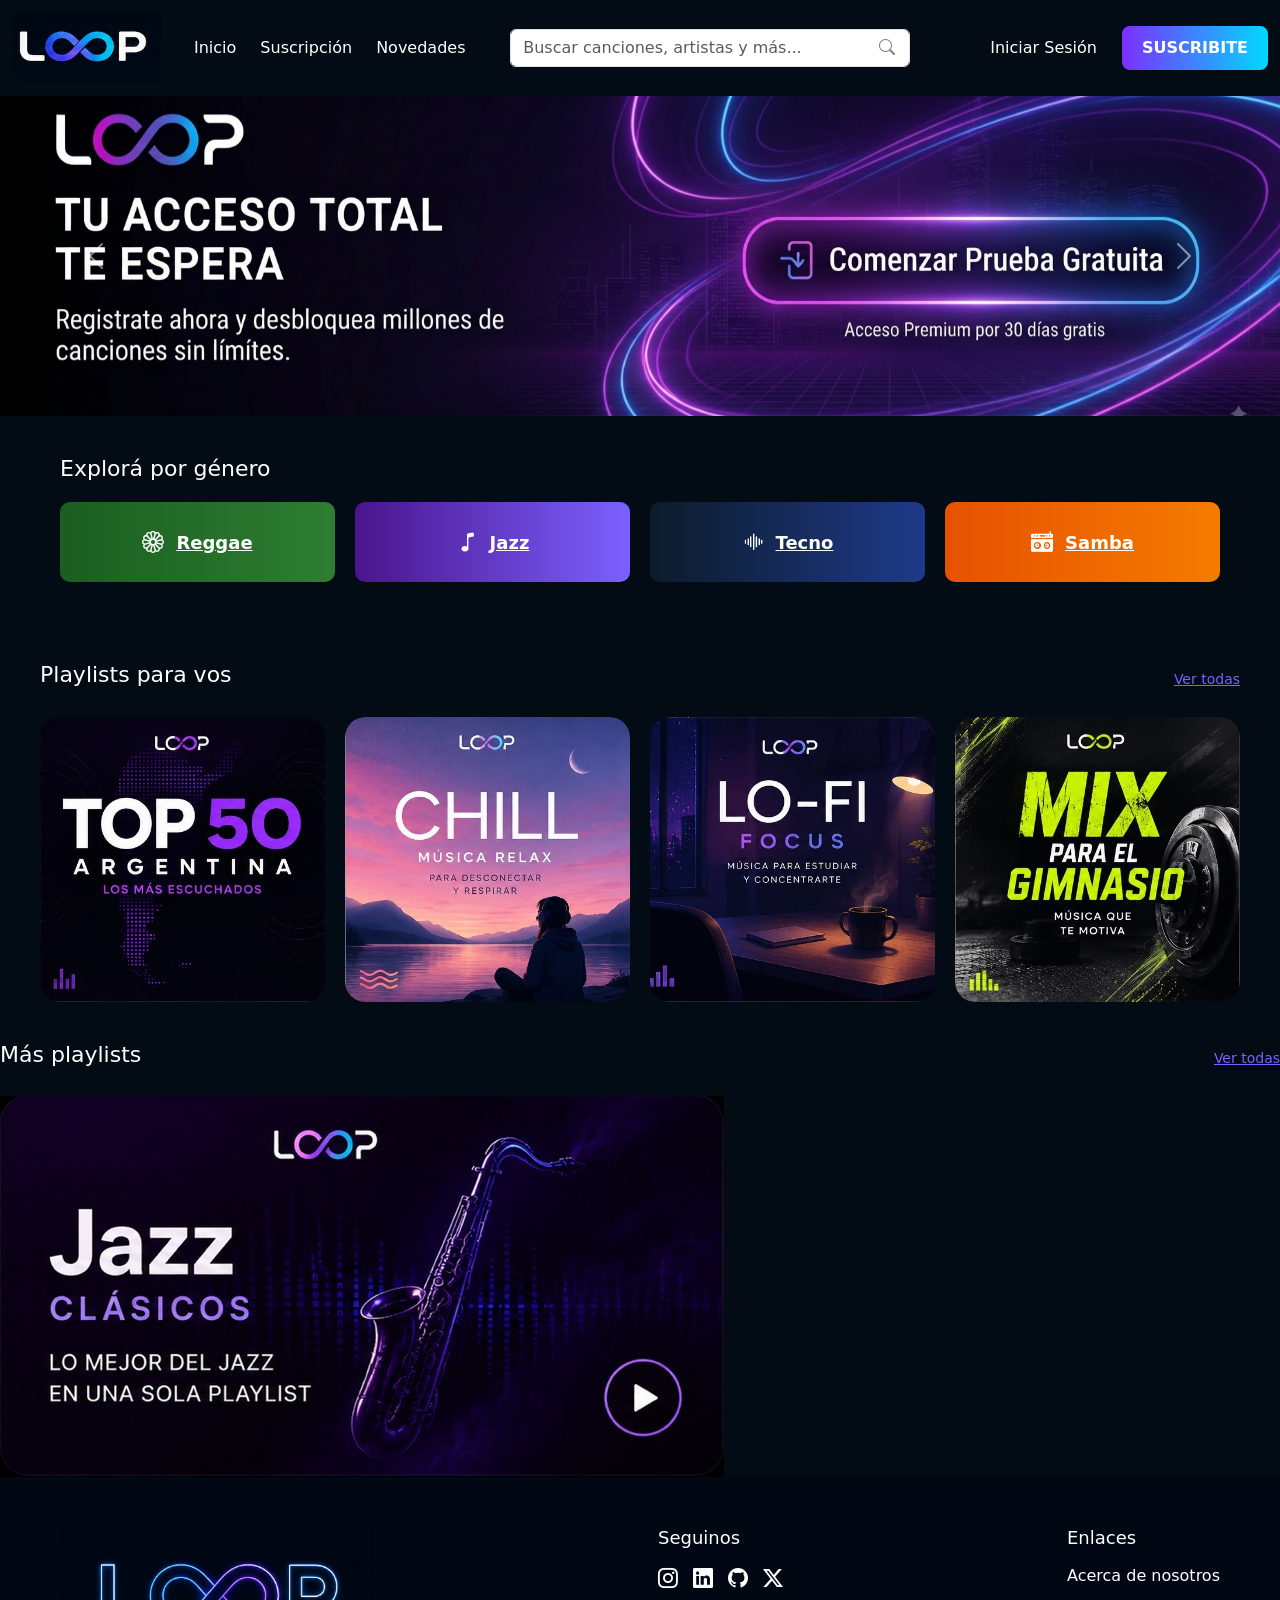
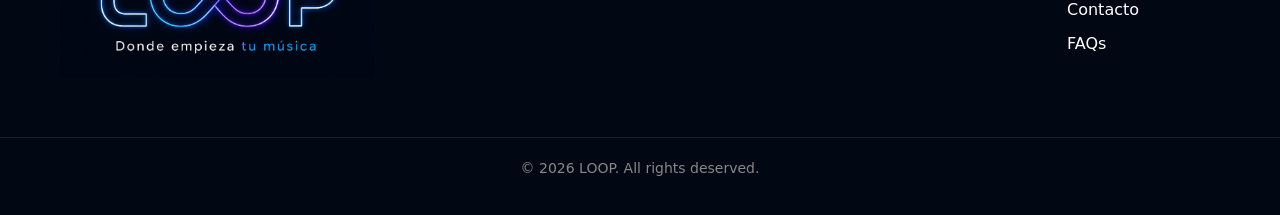
==== index.html @ 10d75434 "Agrega card loop jazz" ====
<!DOCTYPE html>
<html lang="en">
<head>
    <meta charset="UTF-8">
    <meta name="viewport" content="width=device-width, initial-scale=1.0">
    <title>Document</title>
    <link rel="preconnect" href="https://fonts.googleapis.com">
    <link rel="preconnect" href="https://fonts.gstatic.com" crossorigin>
    <link href="https://fonts.googleapis.com/css2?family=Poppins:ital,wght@0,100;0,200;0,300;0,400;0,500;0,600;0,700;0,800;0,900;1,100;1,200;1,300;1,400;1,500;1,600;1,700;1,800;1,900&display=swap" rel="stylesheet">
    <link href="https://cdn.jsdelivr.net/npm/bootstrap@5.3.8/dist/css/bootstrap.min.css" rel="stylesheet" integrity="sha384-sRIl4kxILFvY47J16cr9ZwB07vP4J8+LH7qKQnuqkuIAvNWLzeN8tE5YBujZqJLB" crossorigin="anonymous">
    <link rel="stylesheet" href="https://cdn.jsdelivr.net/npm/bootstrap-icons@1.11.3/font/bootstrap-icons.min.css">
    <link rel="stylesheet" href="./css/index.css">
</head>
<body>
    

    <nav class="navbar navbar-expand-lg">
      <div class="container-fluid">
        <a class="navbar-brand" href="#index.html">
          <img
            src="/assets/images/03_logo_sin_slogan.png"
            alt="LOOP"
            width="150"
            height="70"
          />
        </a>
        <button
          class="navbar-toggler text-center"
          type="button"
          data-bs-toggle="collapse"
          data-bs-target="#navbarTogglerDemo02"
          aria-controls="navbarTogglerDemo02"
          aria-expanded="false"
          aria-label="Toggle navigation"
        >
          <span class="navbar-toggler-icon"></span>
        </button>
        <div class="collapse navbar-collapse" id="navbarTogglerDemo02">
        
            <ul class="navbar-nav me-auto mb-2 mb-lg-0 ">
              <li class="nav-item">
                  <a class="nav-link" href="/pages/inicio/inicio.html">
                      <i class="me-2"></i>Inicio
                  </a>
              </li>
              <li class="nav-item">
                  <a class="nav-link" href="/pages/suscripcion/suscripcion.html">
                      <i class="me-2"></i>Suscripción
                  </a>
              </li>
              <li class="nav-item">
                  <a class="nav-link" href="/pages/error404/404.html">
                      <i class="me-2"></i>Novedades
                  </a>
              </li>
            </ul>
            <form class="d-flex  ms-auto" role="search">
              <div class="search-box">
                <i class="bi bi-search"></i>
                <input
                  class="form-control"
                  type="search"
                  placeholder="Buscar canciones, artistas y más..."
                  aria-label="Search"
                />
              </div>
            </form>

                    <a href="#" class="navbar1 nav-link login-link" data-bs-toggle="modal" data-bs-target="#loginModal">
                    Iniciar Sesión
                    </a>
                     
                  
                  <button type="button" class="btn-suscribite">SUSCRIBITE</button>
        
        </div>
      </div>
    </nav>

    <div id="carouselExampleFade" class="carousel slide carousel-fade">
  <div class="carousel-inner">
    <div class="carousel-item active">
        <picture>
            <source media="(max-width: 575.98px)" srcset="assets/images/banner-mobile-1.jpeg">
            <source media="(max-width: 991.98px)" srcset="assets/images/banner desk nuevo.png">
            <img src="/assets/images/banner desk nuevo.png" class="d-block w-100" alt="">
        </picture>
    </div>
    <div class="carousel-item">
            <picture>
            <source media="(max-width: 575.98px)" srcset="assets/images/banner-mobile-2.jpeg">
            <source media="(max-width: 991.98px)" srcset="assets/images/banner_02.png">
            <img src="/assets/images/banner_02.png" class="d-block w-100" alt="">
        </picture>
    </div>
    <div class="carousel-item">
            <picture>
            <source media="(max-width: 575.98px)" srcset="assets/images/banner-mobile-3.jpeg">
            <source media="(max-width: 991.98px)" srcset="assets/images/banner_03.png">
            <img src="/assets/images/banner_03.png" class="d-block w-100" alt="">
        </picture>
    </div>
    <div class="carousel-item">
            <picture>
            <source media="(max-width: 575.98px)" srcset="assets/images/banner-mobile-4.jpeg">
            <source media="(max-width: 991.98px)" srcset="assets/images/banner_04.png">
            <img src="/assets/images/banner_04.png" class="d-block w-100" alt="">
        </picture>
    </div>
    
  </div>
  <button class="carousel-control-prev" type="button" data-bs-target="#carouselExampleFade" data-bs-slide="prev">
    <span class="carousel-control-prev-icon" aria-hidden="true"></span>
    <span class="visually-hidden">Previous</span>
  </button>
  <button class="carousel-control-next" type="button" data-bs-target="#carouselExampleFade" data-bs-slide="next">
    <span class="carousel-control-next-icon" aria-hidden="true"></span>
    <span class="visually-hidden">Next</span>
  </button>
</div>

<div class="generos">
    <h2 class="gen-titulo">Explorá por género</h2>
    <div class="gen-grid">
        <a href="/pages/categorias/categoria_reggae/reggae.html" class="gen-card gen-reggae">
            <i class="bi bi-flower1 gen-icon"></i>
            <span>Reggae</span>
        </a>
        <a href="/pages/categorias/categoria_jazz/jazz.html" class="gen-card gen-jazz">
            <i class="bi bi-music-note gen-icon"></i>
            <span>Jazz</span>
        </a>
        <a href="/pages/categorias/categoria_tecno/tecno.html" class="gen-card gen-tecno">
            <i class="bi bi-soundwave gen-icon"></i>
            <span>Tecno</span>
        </a>
        <a href="/pages/categorias/categoria_samba/samba.html" class="gen-card gen-samba">
            <i class="bi bi-boombox-fill gen-icon"></i>
            <span>Samba</span>
        </a>
    </div>
</div>

<div class="playlist-loop">
    <div class="playlist-inner">
        <div class="playlist-header">
            <h2 class="playlist-titulo">Playlists para vos</h2>
            <a href="" class="ver-todas">Ver todas</a>
        </div>
        <div class="playlist-grid">
            <a href="/pages/error404/404.html" class="playlist-card">
                <img src="/assets/images/top50_playlist.jpg" alt="TOP 50 Argentina">
                <div class="premium-overlay">
                <i class="bi bi-lock-fill premium-icon"></i>
                <span class="premium-text">Desbloqueá con Premium</span>
                </div>
            </a>
            <a href="/pages/error404/404.html" class="playlist-card">
                <img src="/assets/images/chill_playlist.jpg" alt="Chill - Música Relax">
                <div class="premium-overlay">
                <i class="bi bi-lock-fill premium-icon"></i>
                <span class="premium-text">Desbloqueá con Premium</span>
                </div>
            </a>
            <a href="/pages/error404/404.html" class="playlist-card">
                <img src="/assets/images/focus_playlist.jpg" alt="Lo-Fi Focus">
                <div class="premium-overlay">
                <i class="bi bi-lock-fill premium-icon"></i>
                <span class="premium-text">Desbloqueá con Premium</span>
                </div>
            </a>
            <a href="/pages/error404/404.html" class="playlist-card">
                <img src="/assets/images/gym_mix_playlist.jpg" alt="Mix para el gimnasio">
                <div class="premium-overlay">
                <i class="bi bi-lock-fill premium-icon"></i>
                <span class="premium-text">Desbloqueá con Premium</span>
                </div>
            </a>
        </div>
    </div>
</div>

<div class="mas-playlist">
    <div class="mas-playlist-inner">
        <div class="playlist-header">
            <h2 class="playlist-titulo">Más playlists</h2>
            <a href="/pages/error404/404.html" class="ver-todas">Ver todas</a>
        </div>
        <div class="mas-playlist-grid">
            <a href="/pages/categorias/categoria_jazz/" class="playlist-card-wide">
                <img src="/assets/images/loop-jazz.png" alt="">
            </a>
        </div>
    </div>
</div>

<div class="modal fade" id="loginModal" tabindex="-1" aria-labelledby="loginModalLabel" aria-hidden="true">
  <div class="modal-dialog modal-dialog-centered">
    <div class="modal-content">
      <div class="modal-header">
        <h1 class="modal-title fs-5" id="loginModalLabel">Iniciar sesión</h1>
        <button type="button" class="btn-close" data-bs-dismiss="modal" aria-label="Close"></button>
      </div>

      <div class="modal-body">
        <form id="loginForm" class="">

          <div class="mb-3">
            <label for="login-email" class="col-form-label">Email:</label>
            <input
              type="email"
              class="form-control"
              id="login-email"
              placeholder="tu@email.com"
              minlength="3"
              maxlength="30"
              required
            >
           
          </div>

          <div class="mb-3">
            <label for="login-password" class="col-form-label">Contraseña:</label>
            <input
              type="password"
              class="form-control"
              id="login-password"
              placeholder="••••••••"
              required minlength="8"
              required maxlength="20"
              required
            >
           
          </div>

          <div class="mb-3 form-check d-flex justify-content-between align-items-center">
            <div>
              <input type="checkbox" class="form-check-input" id="remember-me">
              <label class="form-check-label" for="remember-me">Recordarme</label>
            </div>
            <a href="#" class="small">¿Olvidaste tu contraseña?</a>
          </div>

        </form>

        <p class="text-center mt-3 mb-0">
          ¿No tenés cuenta?
          <a href="/Pages/suscripcion.html">Suscribite acá</a>
        </p>
      </div>

      <div class="modal-footer">
        <button type="button" class="btn btn-secondary" data-bs-dismiss="modal">Cancelar</button>
        <button onclick="window.location.href='inicio.html'" type="submit" form="loginForm"  class="btn-suscribite">
          Iniciar sesión
        </button>
      </div>
    </div>
  </div>
</div>




     <footer class="siteFooter">
    <div class="footerContent ">
        <div class="footerColumn">
            <a href="">
                <img src="/assets/images/logo-footer.png" alt="">
            </a>
        </div>
        
        
        <div class="footerColumn">
            <h4>Seguinos</h4>
            <div class="socialIcons">
                <a href="https://www.instagram.com/">
                    <i class="bi bi-instagram"></i>
                </a>
                <a href="www.linkedin.com/in/">
                    <i class="bi bi-linkedin"></i>
                </a>
                <a href="https://github.com/">
                    <i class="bi bi-github"></i>
                </a>
                <a href="https://x.com/">
                    <i class="bi bi-twitter-x"></i>
                </a>
            </div>
        </div>
        <div class="footerColumn">
            <h4>Enlaces</h4>
            <div class="d-flex flex-column justify-content-center">
                <a href="#pages/nosotros.html">Acerca de nosotros</a>
                <a href="#pages/contacto.html">Contacto</a>
                <a href="#pages/404.html">FAQs</a>
            </div>
        </div>

    </div>

    <div class="footerBottom">
        <p>&copy; 2026 LOOP. All rights deserved.</p>
    </div>
</footer>
<script src="https://cdn.jsdelivr.net/npm/bootstrap@5.3.8/dist/js/bootstrap.bundle.min.js" integrity="sha384-FKyoEForCGlyvwx9Hj09JcYn3nv7wiPVlz7YYwJrWVcXK/BmnVDxM+D2scQbITxI" crossorigin="anonymous"></script>
</body>
</html>
---- css/index.css ----
:root{
    --color-fondo: #030b14; /* Fondo general / Navbar */
    --color-primario: #1E3A8A; /* Boton principal */
    --color-secundario: #00B4DB; /* Hovers */
    --color-detalle: #7B61FF; /* Elementos destacados */
    --color-blanco: #FFFFFF;  /* Texto principal */
    --color-metadata: #8D99AE; /* Texto secundario, descripciones, fechas */
    --color-cards: #13243A; /* Cards / Secciones */
}

*{
    padding: 0;
    margin: 0;
    box-sizing: border-box;
}

body{
    background-color: #030b14;
}

.navbar{
    background-color: var(--color-fondo);
    position: sticky;
    top: 0;
    z-index: 1030;
}

@media (max-width: 991.98px) {
  
  .navbar-collapse.show {
    display: flex !important;
    flex-direction: column;
    align-items: center;
    gap: 1rem;
    padding: 1rem 0;
  }

  
  .navbar-nav {
    align-items: center;
    gap: .5rem;
    margin: 0 !important; 
  }

  .navbar-collapse.show form,
  .navbar-collapse.show .navbar1,
  .navbar-collapse.show .btn-suscribite {
    width: 280px;
    max-width: 90%;      
    margin: 0 !important; 
  }

 
  .navbar-collapse.show .search-box,
  .navbar-collapse.show .search-box input {
    width: 280px;
    box-sizing: border-box;
  }
}



.nav-link{
    color: var(--color-blanco);
}
.navbar1{
    margin-right: 25px;
    color: #FFFFFF;
}
.navbar1:hover{
    color: var(--color-secundario)
}

@media (max-width: 991.98px) {
    .navbar1{
        display: block;
        box-sizing: border-box;
        width: 30%;
        text-align: center;
        padding: 8px 16px;
        border: 1px solid #7b61ff;
        border-radius: 6px;
    }
}

.search-box{
    position: relative;
    width: 400px;
    margin-right: 80px;
}

.search-box input{
    padding-right: 40px; 
}

.search-box i{
    position: absolute;
    right: 15px;   
    top: 50%;
    transform: translateY(-50%);
    color: gray;
    pointer-events: none;
}

.button{
    margin-left: 25px;
    margin-right: 25px;
}

.btn-suscribite{
    background-image: linear-gradient(to right, #7b2fff, #00d9ff);
    color: var(--color-blanco);
    border: none;
    border-radius: 8px;
    padding: 10px 20px;
    font-weight: 600;
}


@media (max-width: 991.98px) {
    .btn-suscribite{
        width: 30%;
    }
}


.btn-suscribite:hover{
    transform: translateY(-2px);
    box-shadow: 0 5px 15px rgba(123, 47, 255, 0.4);
}

.carousel img{
    width: 100%;
    /* height: 350px; */
    aspect-ratio: 16 / 4;
    object-fit: cover;
    object-position: center;
}
@media (max-width: 576px){
    .carousel img { aspect-ratio: 3 / 6;}
}

.generos{
    max-width: 1200px;
    margin: 0 auto;
    padding: 40px 20px;
}

.gen-titulo{
    color: #FFFFFF;
    font-size: 22px;
    margin-bottom: 20px;
}

.gen-grid{
    display: grid;
    grid-template-columns: repeat(4, 1fr);
    gap: 20px;
}

.gen-card{
    display: block;
    position: relative;
    height: 80px;
    border-radius: 10px;
    overflow: hidden;
    color: var(--color-blanco);
    font-weight: 600;
    font-size: 18px;
    padding: 0 20px;
    display: flex;
    align-items: center;
    justify-content: center;
    gap: 12px;
    transition: transform 0.2s ease;
}

.gen-card:hover{
    transform: scale(1.02);
    color: var(--color-blanco);
}

.gen-icon{
    font-size: 22px;
}

.gen-reggae{
    background: linear-gradient(to right, #1b5e20, #2e7d32);
}
.gen-jazz{
    background: linear-gradient(to right, #4a148c, #7b61ff);
}
.gen-tecno{
    background: linear-gradient(to right, #0d1b2a, #1e3a8a);
}
.gen-samba{
    background: linear-gradient(to right, #e65100, #f57c00);
}

@media (max-width: 991.98px){
    .gen-grid{
        grid-template-columns: repeat(2, 1fr);
    }
}

@media (max-width: 575.98px){
    .gen-grid{
        grid-template-columns: 1fr;
    }
}

.playlist-loop{
    padding: 40px 20px;
}

.playlist-inner{
    max-width: 1200px;
    margin: 0 auto;
}

.playlist-header{
    display: flex;
    justify-content: space-between;
    align-items: center;
    margin-bottom: 20px;
}

.playlist-titulo{
    color: #FFFFFF;
    font-size: 22px;
}

.ver-todas{
    color: #7b61ff;
    font-size: 14px;
}

.playlist-grid{
    display: grid;
    grid-template-columns: repeat(4, 1fr);
    gap: 20px;
    
}

.playlist-card{
    position: relative;
    display: block;
    border-radius: 20px;
    overflow: hidden;
    aspect-ratio: 5 / 5;
    transition: transform 0.2s ease;
    /* height: auto; */
    
}

.playlist-card img{
    width: 100%;
    height: 100%;
    border-radius: 20px;
    object-fit: cover;
    display: block;
    
}

.playlist-card:hover {
    transform: scale(1.03);
}

@media (max-width: 991.98) {
    .playlist-grid {
        grid-template-columns: repeat(2, 1fr);
    }
}

@media (max-width: 575.98px) {
    .playlist-grid {
        grid-template-columns: 1fr;
    }
}

.premium-locked {
  position: relative;
}

.premium-overlay {
  position: absolute;
  bottom: 0;
  left: 0;
  right: 0;
  height: 100%;
  width: 100%;
  display: flex;
  flex-direction: column;
  align-items: center;
  justify-content: center;
  gap: 10px;
  background-color: rgba(13, 27, 42, 0.85);
  /* background: linear-gradient(to top, rgba(13,27,42,0.60) 40%, rgba(13,27,42,0.1)); */
  /* transform: translateY(100%); */
  opacity: 0;
  transition: opacity 0.3s ease;
  text-align: center;
  padding: 16px;
}

.playlist-card:hover .premium-overlay{
    opacity: 1;
}

.playlist-card.premium-locked:hover .premium-overlay {
  transform: translateY(0);
}

.premium-icon {
  font-size: 32px;
  color: #00B4DB;
}

.premium-text {
  color: #fff;
  font-weight: 600;
  font-size: 16px;
}

.siteFooter{
        background-color: #010713;
    }

    .footerContent{
        display: flex;
        justify-content: space-between;
        flex-wrap: wrap;
        /* grid-template-columns: repeat(3, 1fr); */ 
        gap: 30px;
        max-width: 1200px;
        margin: 0 auto;
        padding: 50px 20px;
    }


    .footerColumn img{
    /*  font-family: 'Poppins', sans-serif;
        color: #22D3EE;
        margin-bottom: 15px;
        font-size: 20px; */
        height: 150px;
        width: auto;
}

.footerColumn h4{
    color: #fff;
    margin-bottom: 15px;
    font-size: 18px;
}

.footerColumn a{
    display: inline-block; 
    color: var(--color-blanco);
    text-decoration: none;
    margin-bottom: 10px;
    transition: 0.3s;
}

.footerColumn a:hover{
    color: #22D3EE;
}

.socialIcons{
    display: flex;
    flex-direction: row;
    justify-content: flex-start;
    align-items: flex-start;
    gap: 15px;
}

.socialIcons a{
    font-size: 20px;
    display: inline-block;
    margin-bottom: 0;
}

.footerBottom{
    border-top: 1px solid rgba(255,255,255,0.1);
    text-align: center;
    padding: 20px;
    font-size: 14px;
    color: #888;
}

@media (max-width: 768px){
    .footerContent{
        grid-template-columns: 1fr;
        text-align: center;
        /* justify-items: unset; */
        display: flex;
        flex-direction: column;
        align-items: center;
        text-align: center;
    }

    .footerColumn{
        display: flex;
        flex-direction: column;
        align-items: center;
    }

    .socialIcons{
        justify-content: center;
        width: 100%;
        /* align-items: center; */
    }

    .footerColumn img{
        height: 100px;
    }
}

@media (max-width: 480px){
    .footerContent{
        grid-template-columns: 1fr;
    }
}
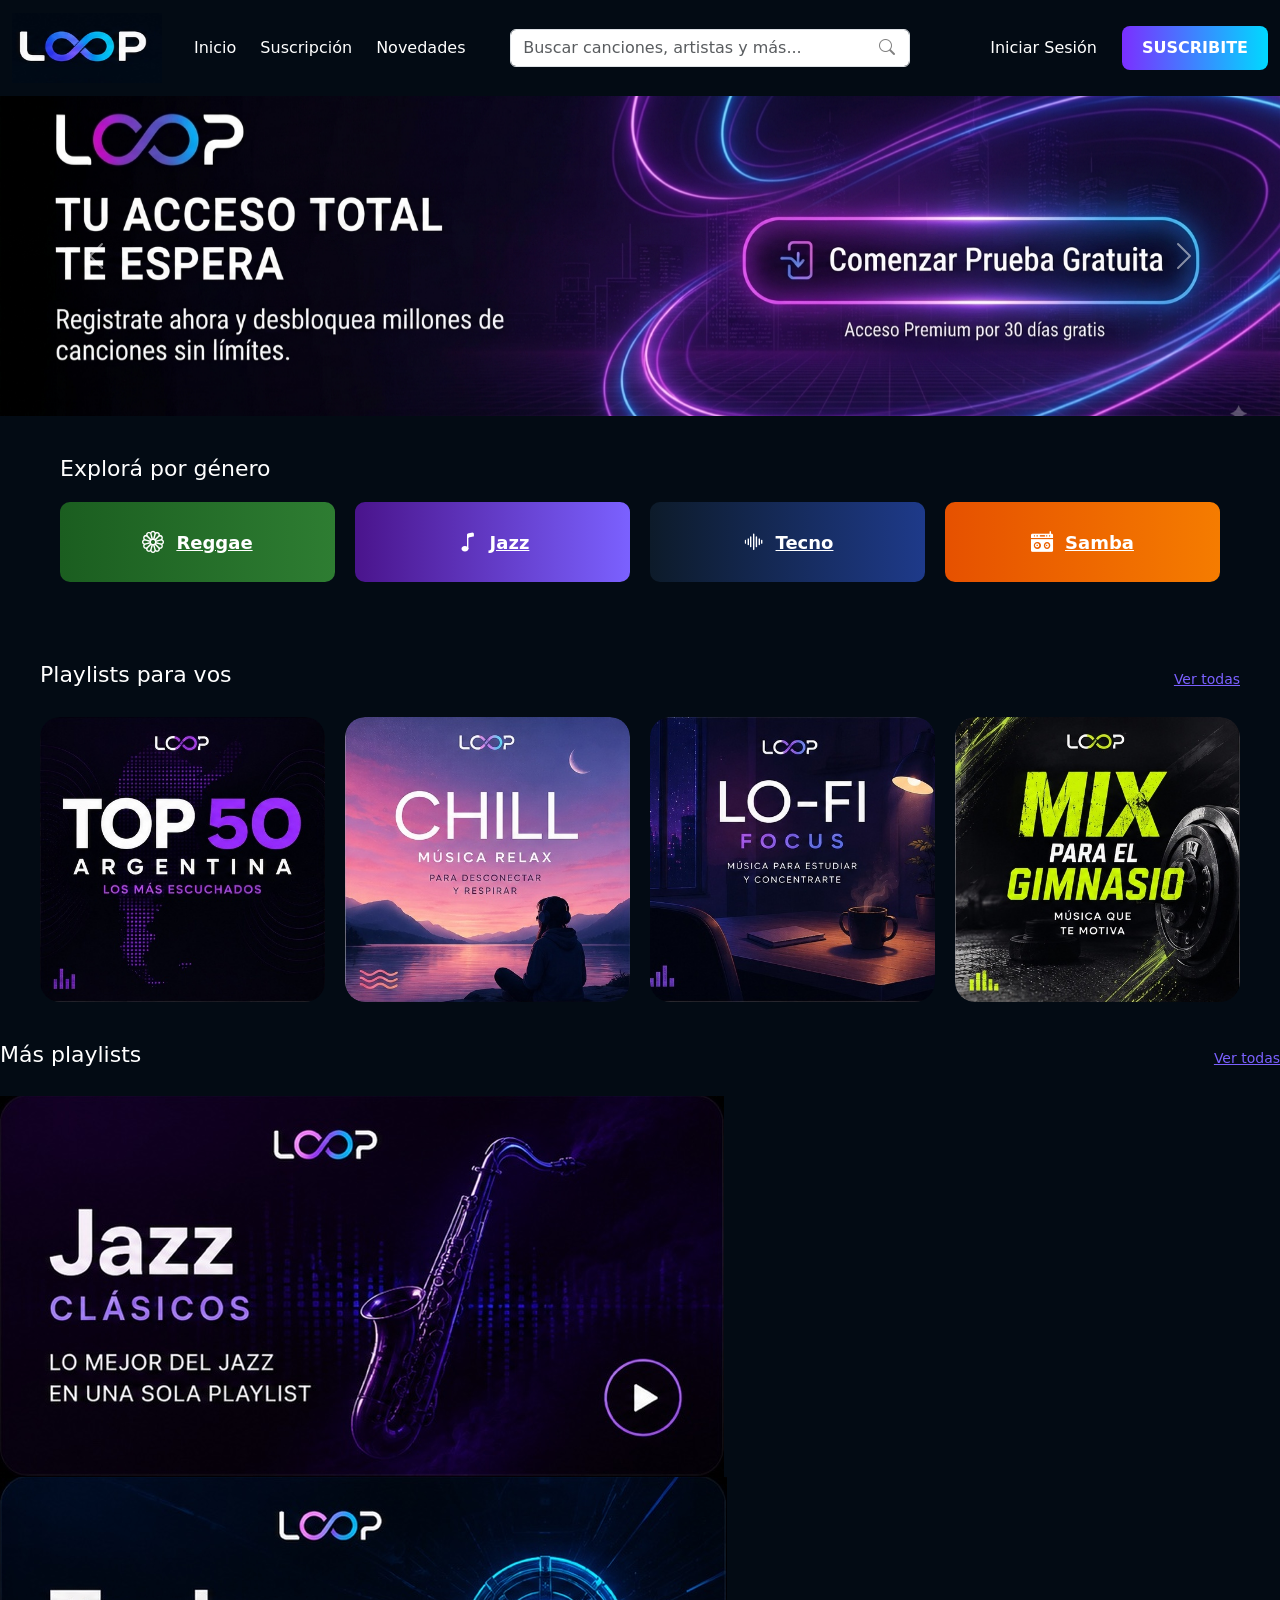
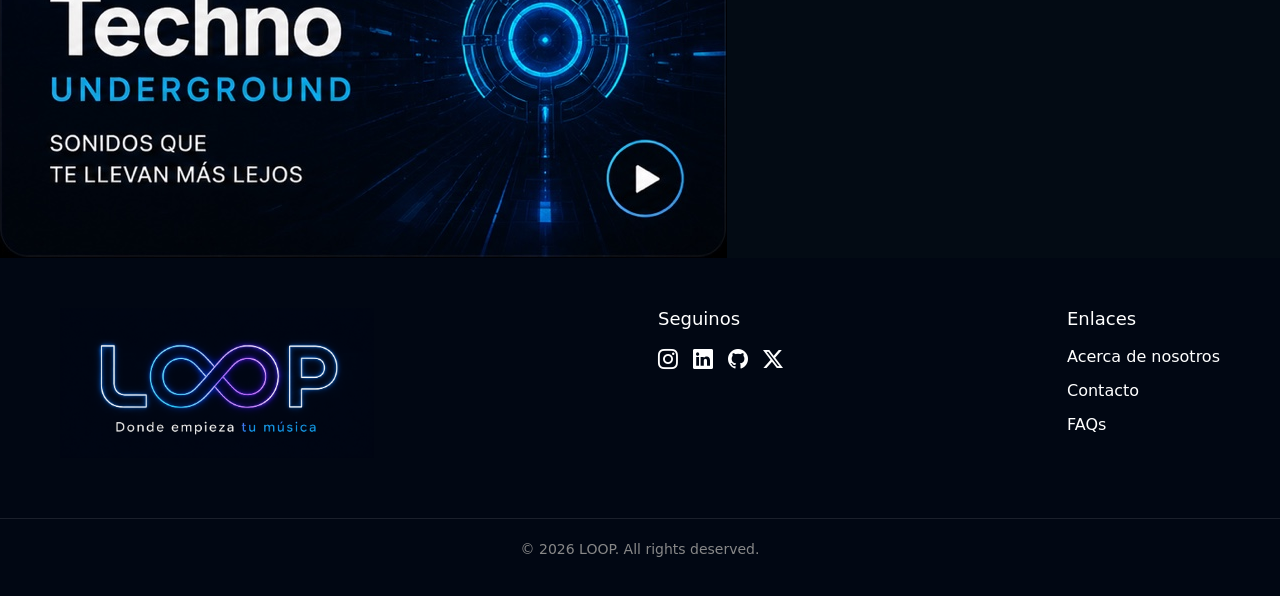
==== commit 55d6ca51: "Agrega card loop tecno" ====
--- a/index.html
+++ b/index.html
@@ -190,6 +190,9 @@
             <a href="/pages/categorias/categoria_jazz/" class="playlist-card-wide">
                 <img src="/assets/images/loop-jazz.png" alt="">
             </a>
+            <a href="/pages/categorias/categoria_tecno/tecno.html" class="playlist-card-wide">
+                <img src="/assets/images/loop-tecno.png" alt="">
+            </a>
         </div>
     </div>
 </div>
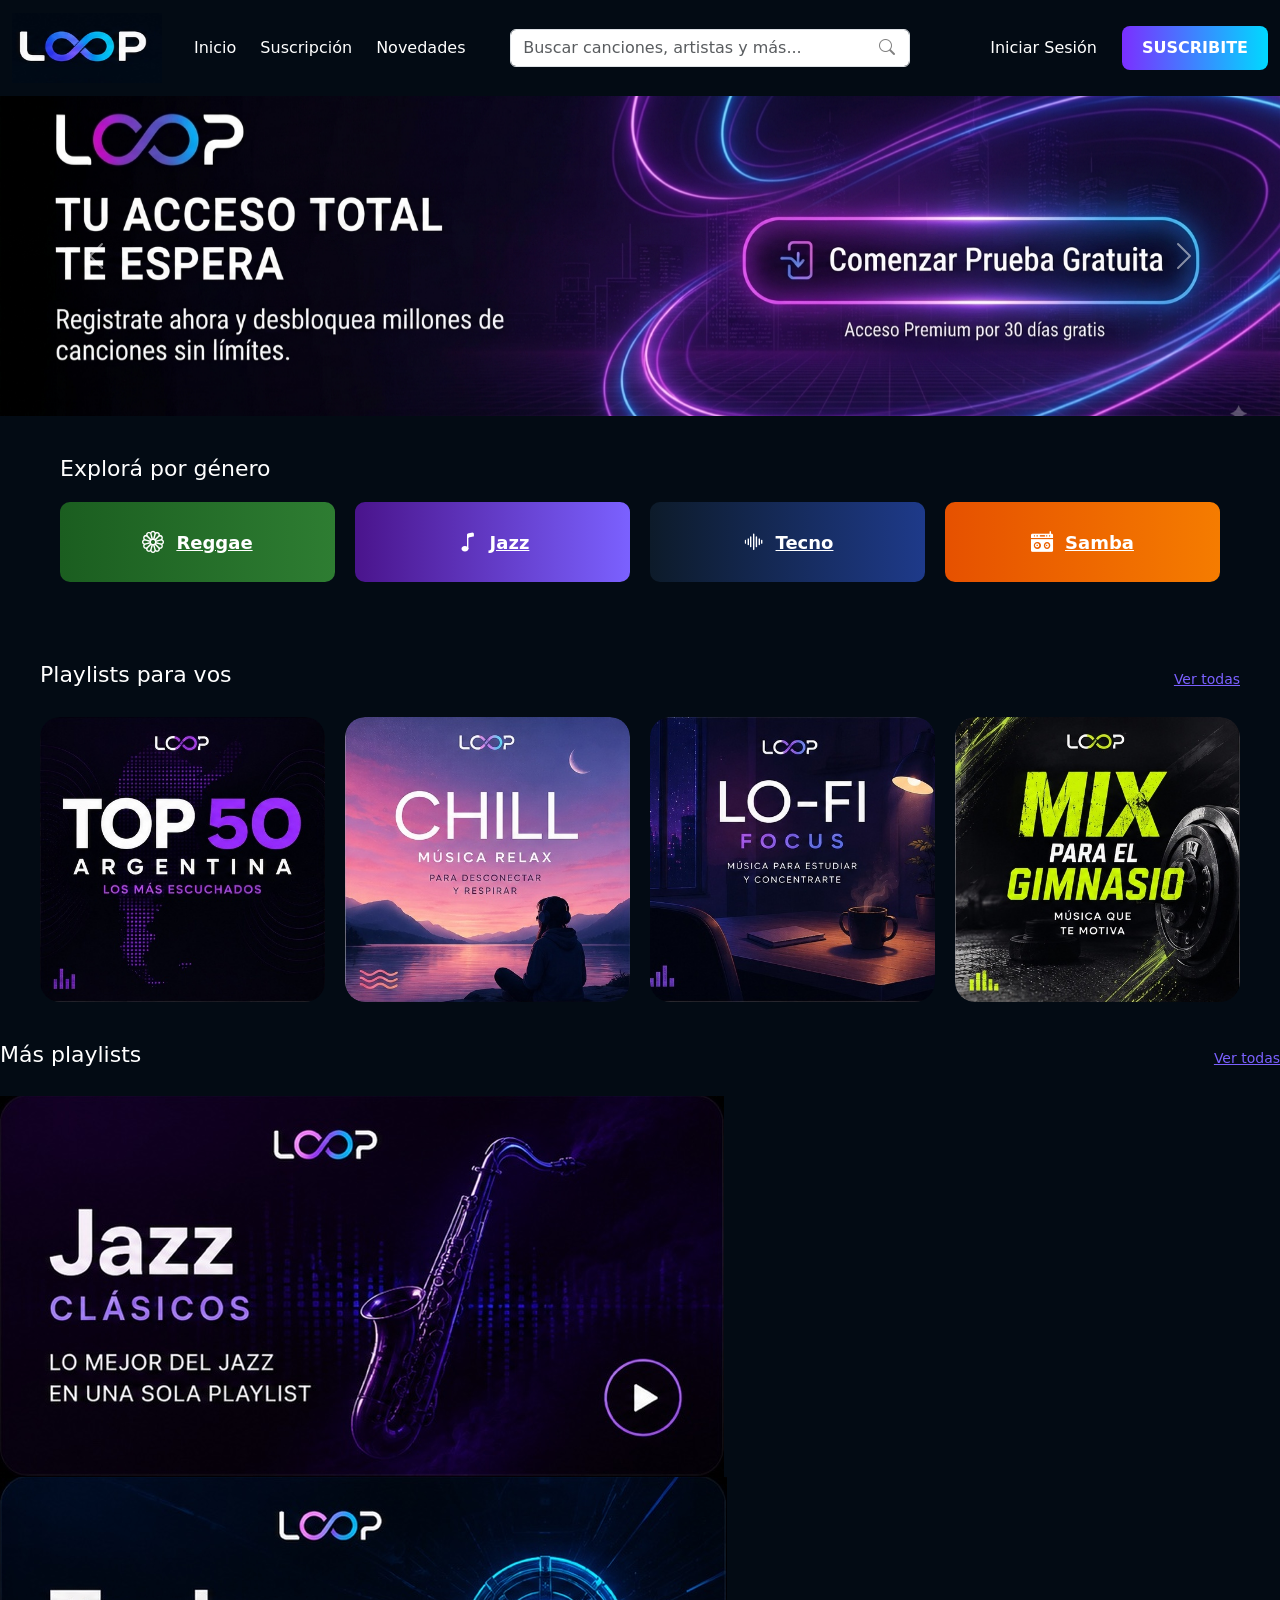
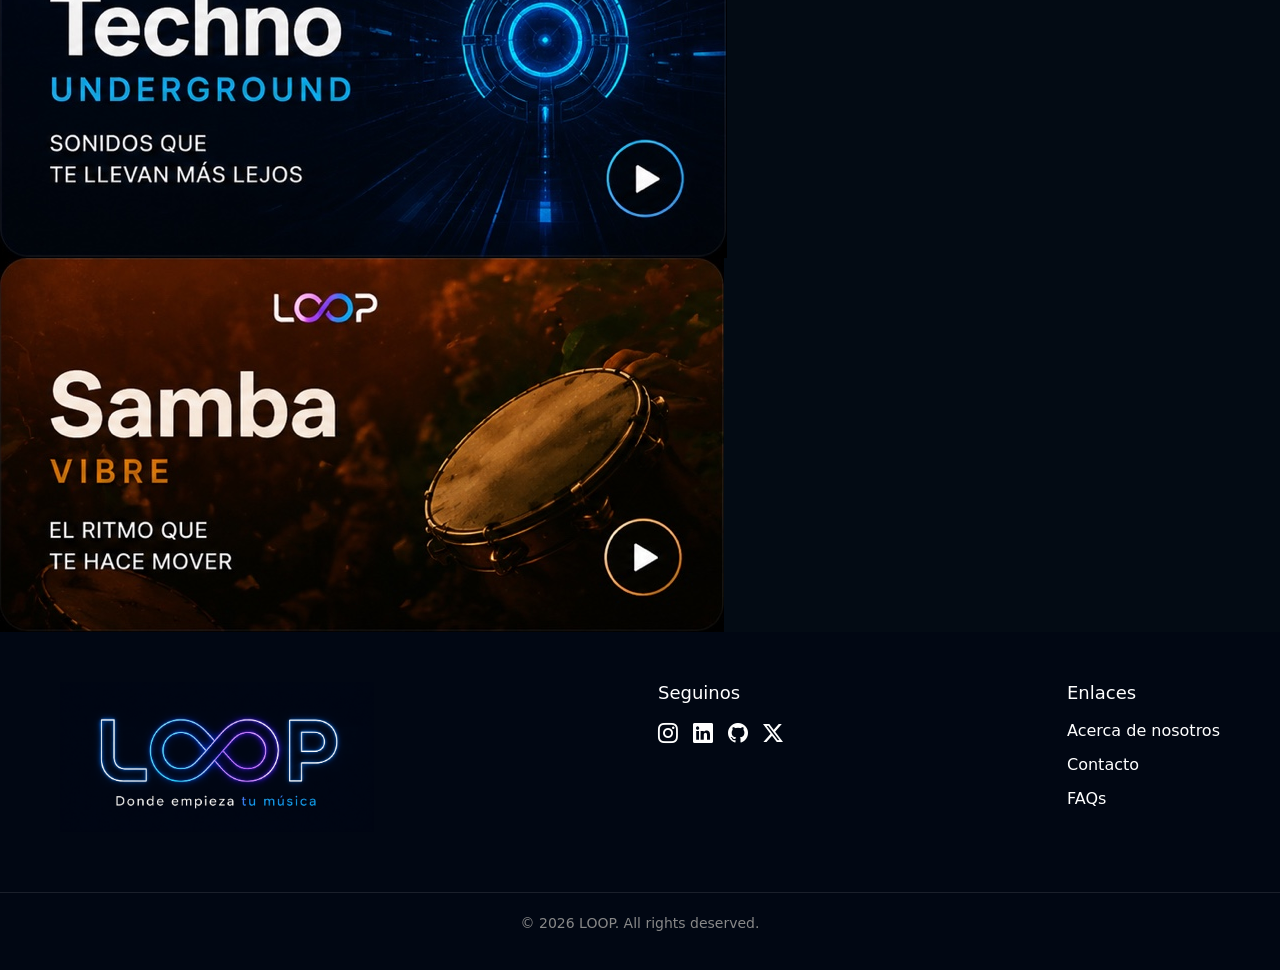
==== commit d0f7c844: "Agrega card loop samba" ====
--- a/index.html
+++ b/index.html
@@ -193,6 +193,9 @@
             <a href="/pages/categorias/categoria_tecno/tecno.html" class="playlist-card-wide">
                 <img src="/assets/images/loop-tecno.png" alt="">
             </a>
+            <a href="/pages/categorias/categoria_samba/samba.html" class="playlist-card-wide">
+                <img src="/assets/images/loop-samba.png" alt="">
+            </a>
         </div>
     </div>
 </div>
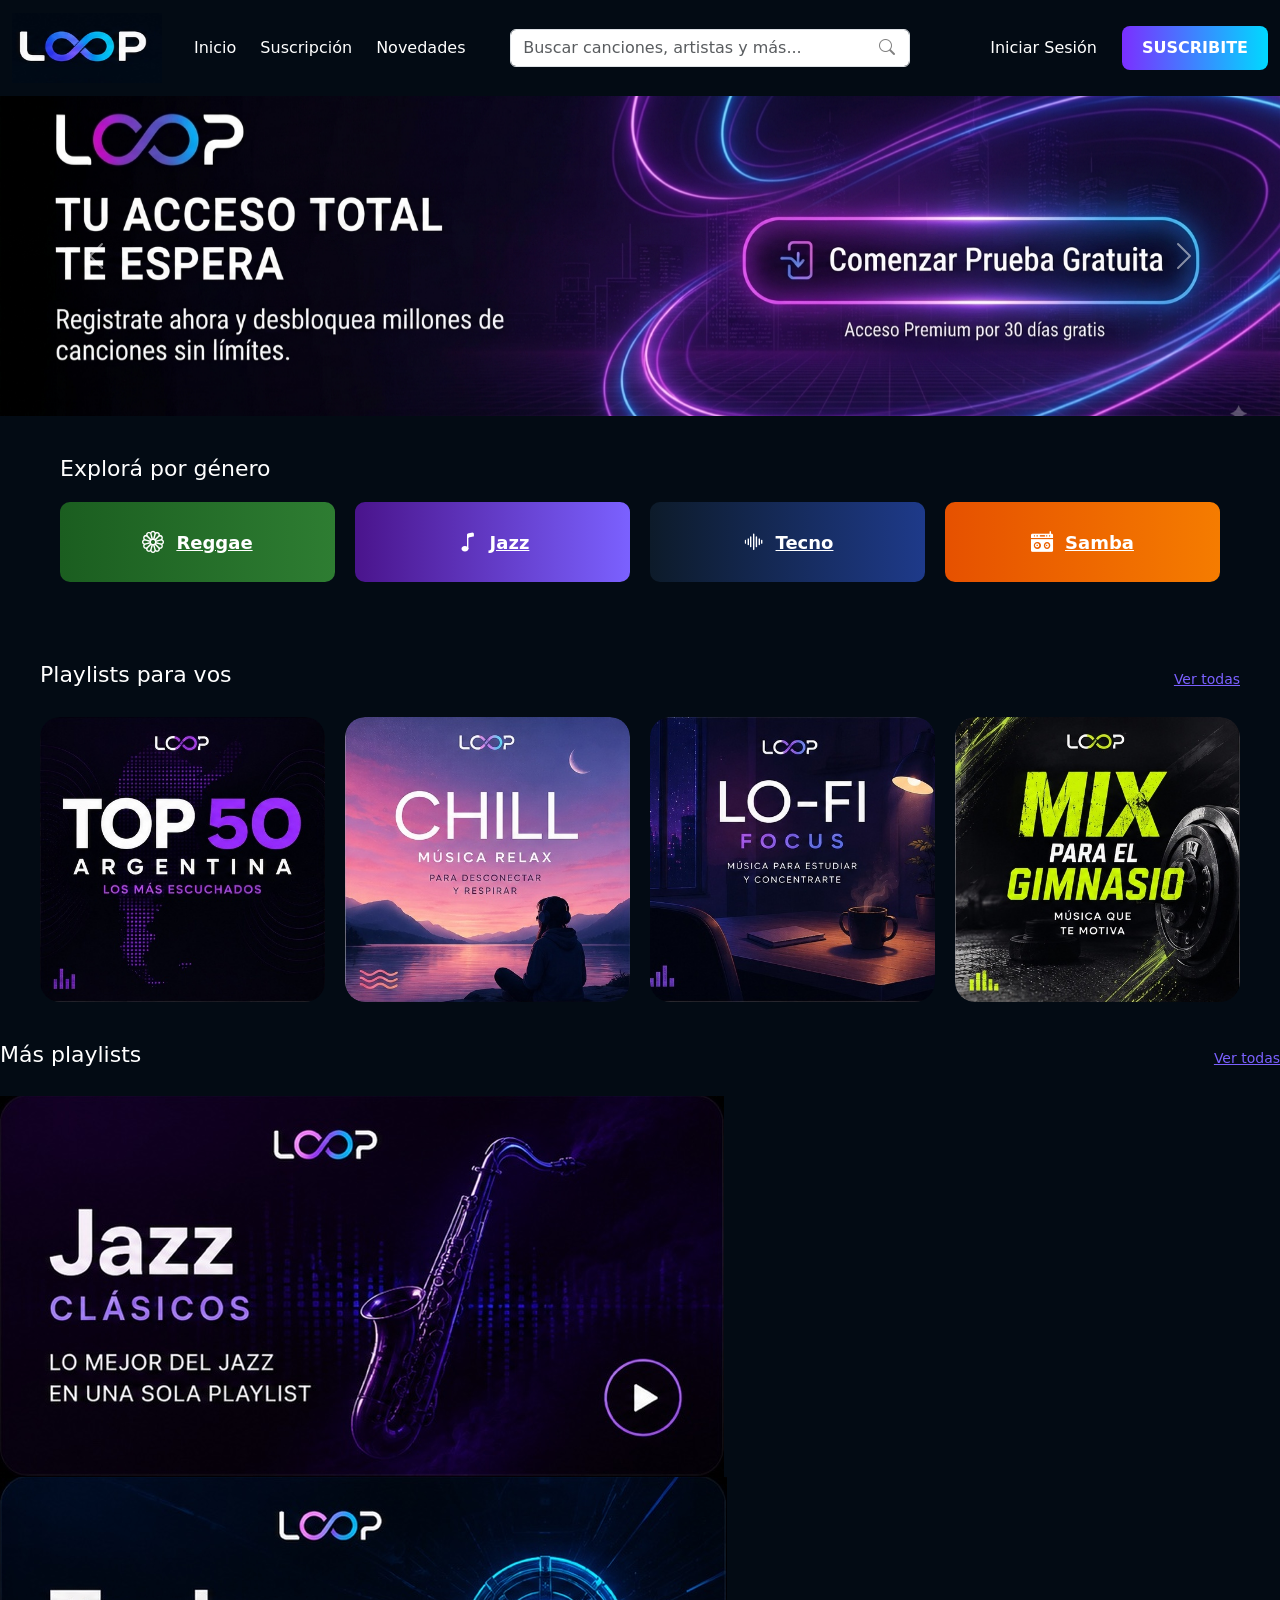
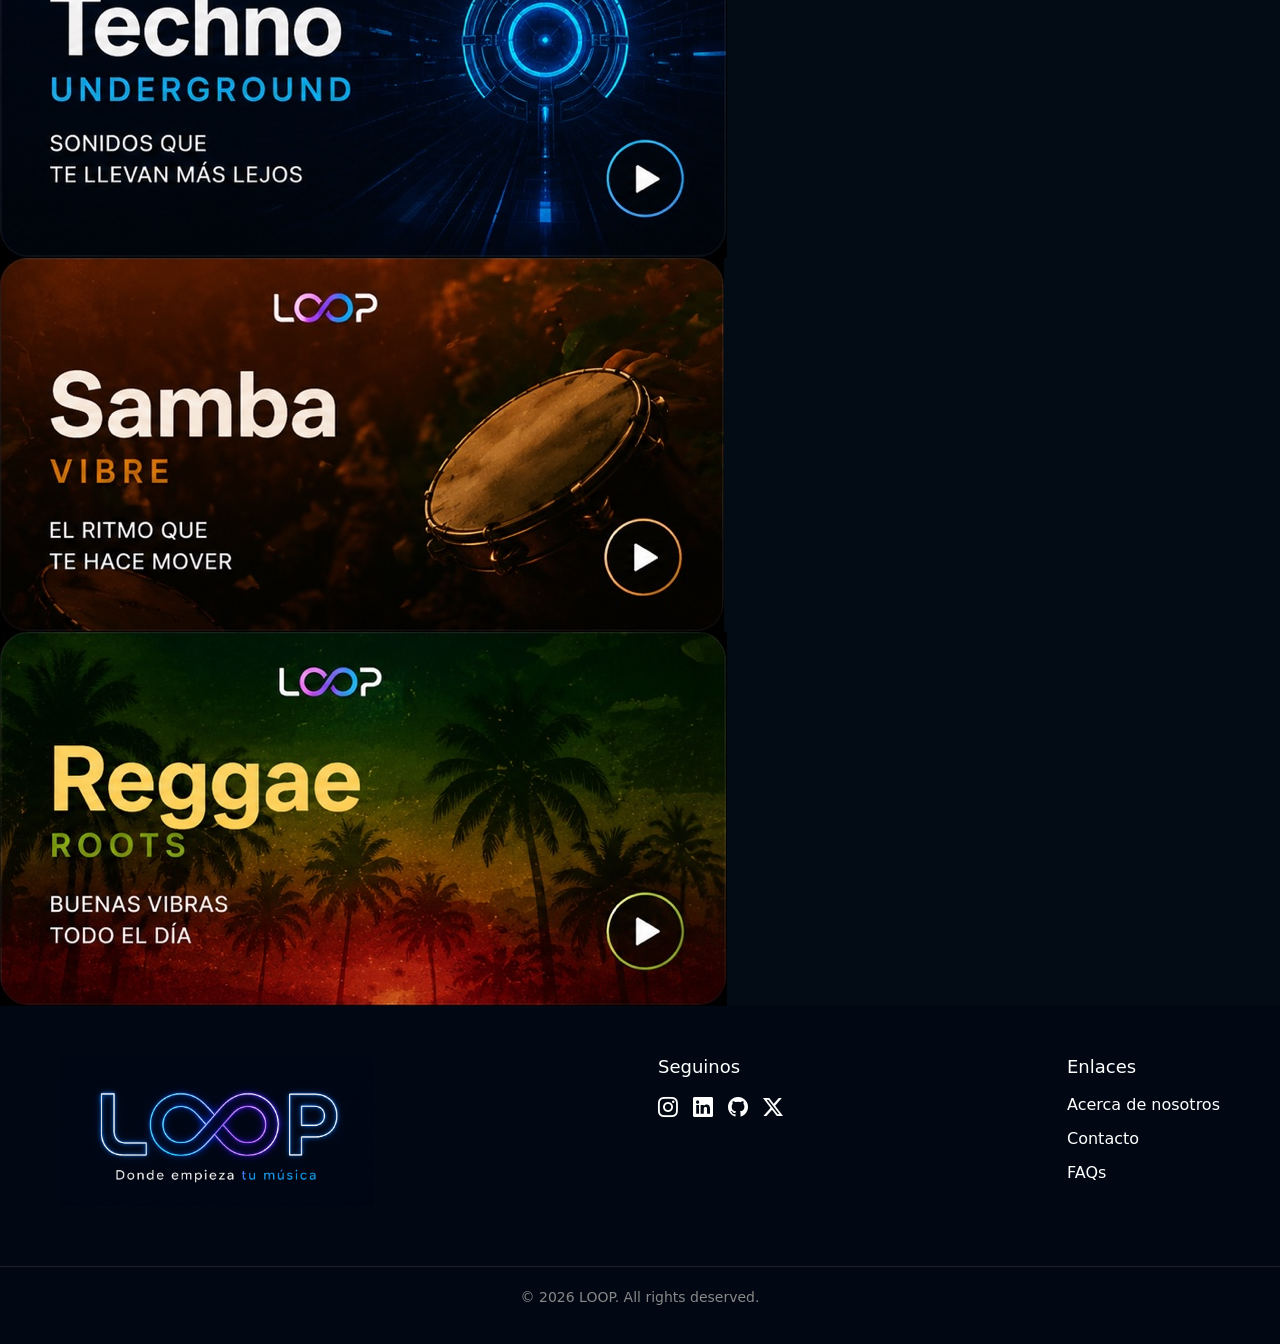
==== commit 20fc1995: "Agrega card loop reggae" ====
--- a/index.html
+++ b/index.html
@@ -196,6 +196,9 @@
             <a href="/pages/categorias/categoria_samba/samba.html" class="playlist-card-wide">
                 <img src="/assets/images/loop-samba.png" alt="">
             </a>
+            <a href="/pages/categorias/categoria_reggae/reggae.html" class="playlist-card-wide">
+                <img src="/assets/images/loop-reggae.png" alt="">
+            </a>
         </div>
     </div>
 </div>
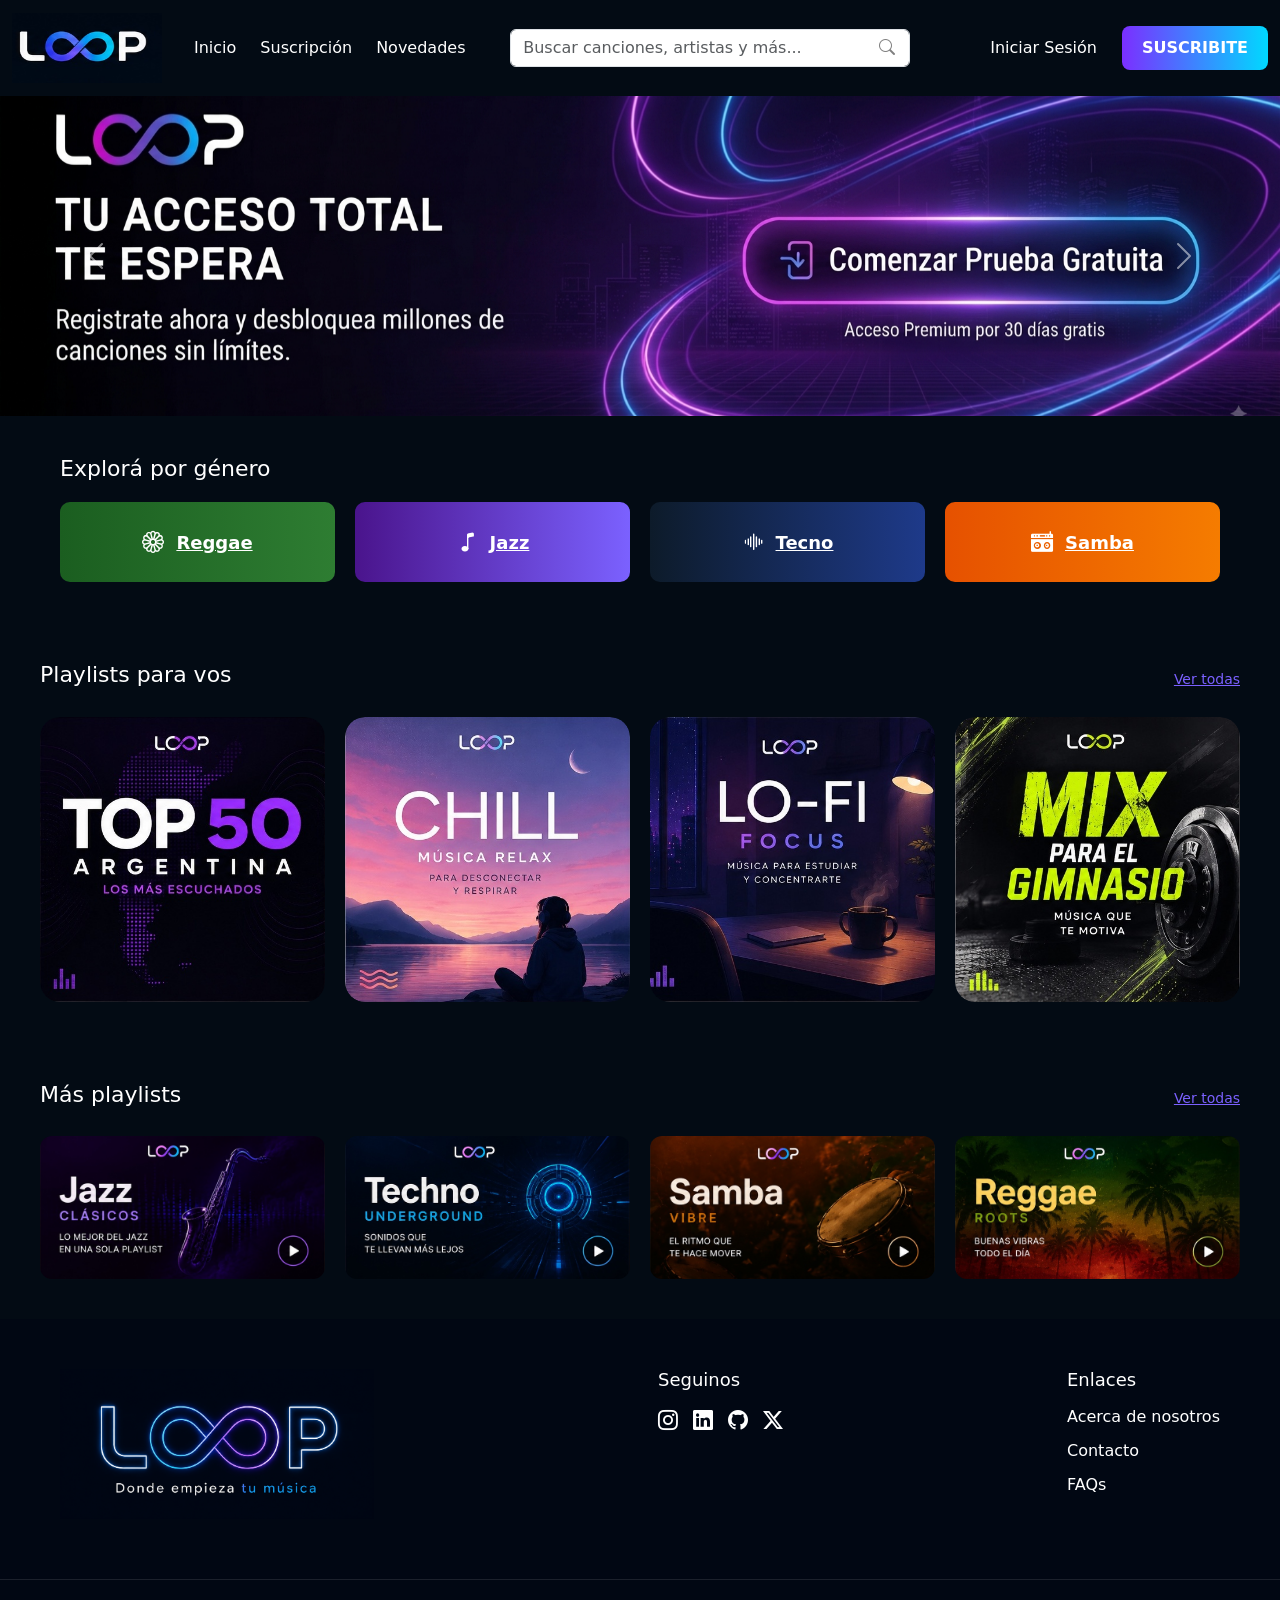
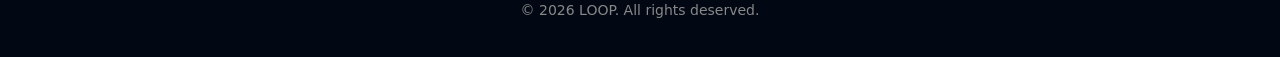
==== commit 708468e8: "Agrega bloqueo premium a mas playlists" ====
--- a/index.html
+++ b/index.html
@@ -189,15 +189,31 @@
         <div class="mas-playlist-grid">
             <a href="/pages/categorias/categoria_jazz/" class="playlist-card-wide">
                 <img src="/assets/images/loop-jazz.png" alt="">
+                <div class="premium-overlay">
+                <i class="bi bi-lock-fill premium-icon"></i>
+                <span class="premium-text">Desbloqueá con Premium</span>
+                </div>
             </a>
             <a href="/pages/categorias/categoria_tecno/tecno.html" class="playlist-card-wide">
                 <img src="/assets/images/loop-tecno.png" alt="">
+                <div class="premium-overlay">
+                <i class="bi bi-lock-fill premium-icon"></i>
+                <span class="premium-text">Desbloqueá con Premium</span>
+                </div>
             </a>
             <a href="/pages/categorias/categoria_samba/samba.html" class="playlist-card-wide">
                 <img src="/assets/images/loop-samba.png" alt="">
+                <div class="premium-overlay">
+                <i class="bi bi-lock-fill premium-icon"></i>
+                <span class="premium-text">Desbloqueá con Premium</span>
+                </div>
             </a>
             <a href="/pages/categorias/categoria_reggae/reggae.html" class="playlist-card-wide">
                 <img src="/assets/images/loop-reggae.png" alt="">
+                <div class="premium-overlay">
+                <i class="bi bi-lock-fill premium-icon"></i>
+                <span class="premium-text">Desbloqueá con Premium</span>
+                </div>
             </a>
         </div>
     </div>
--- a/css/index.css
+++ b/css/index.css
@@ -322,6 +322,58 @@
   font-size: 16px;
 }
 
+.mas-playlist{
+    padding: 40px 20px;
+}
+
+.mas-playlist-inner{
+    max-width: 1200px;
+    margin: 0 auto;
+}
+
+.mas-playlist-grid{
+    display: grid;
+    grid-template-columns: repeat(4, 1fr);
+    gap: 20px;
+}
+
+.playlist-card-wide{
+    display: block;
+    position: relative;
+    border-radius: 12px;
+    overflow: hidden;
+    aspect-ratio: 6 / 3;
+    transition: transform 0.2s ease;
+}
+
+.playlist-card-wide img {
+    width: 100%;
+    height: 100%;
+    object-fit: cover;
+    object-position: center;
+    display: block;
+}
+
+.playlist-card-wide:hover {
+    transform: scale(1.03);
+}
+
+.playlist-card-wide:hover .premium-overlay{
+    opacity: 1;
+}
+
+@media (max-width: 991.98px) {
+    .mas-playlist-grid {
+        grid-template-columns: repeat(2, 1fr);
+    }
+}
+
+@media (max-width: 575.98px) {
+    .mas-playlist-grid {
+        grid-template-columns: 1fr;
+    }
+}
+
 .siteFooter{
         background-color: #010713;
     }
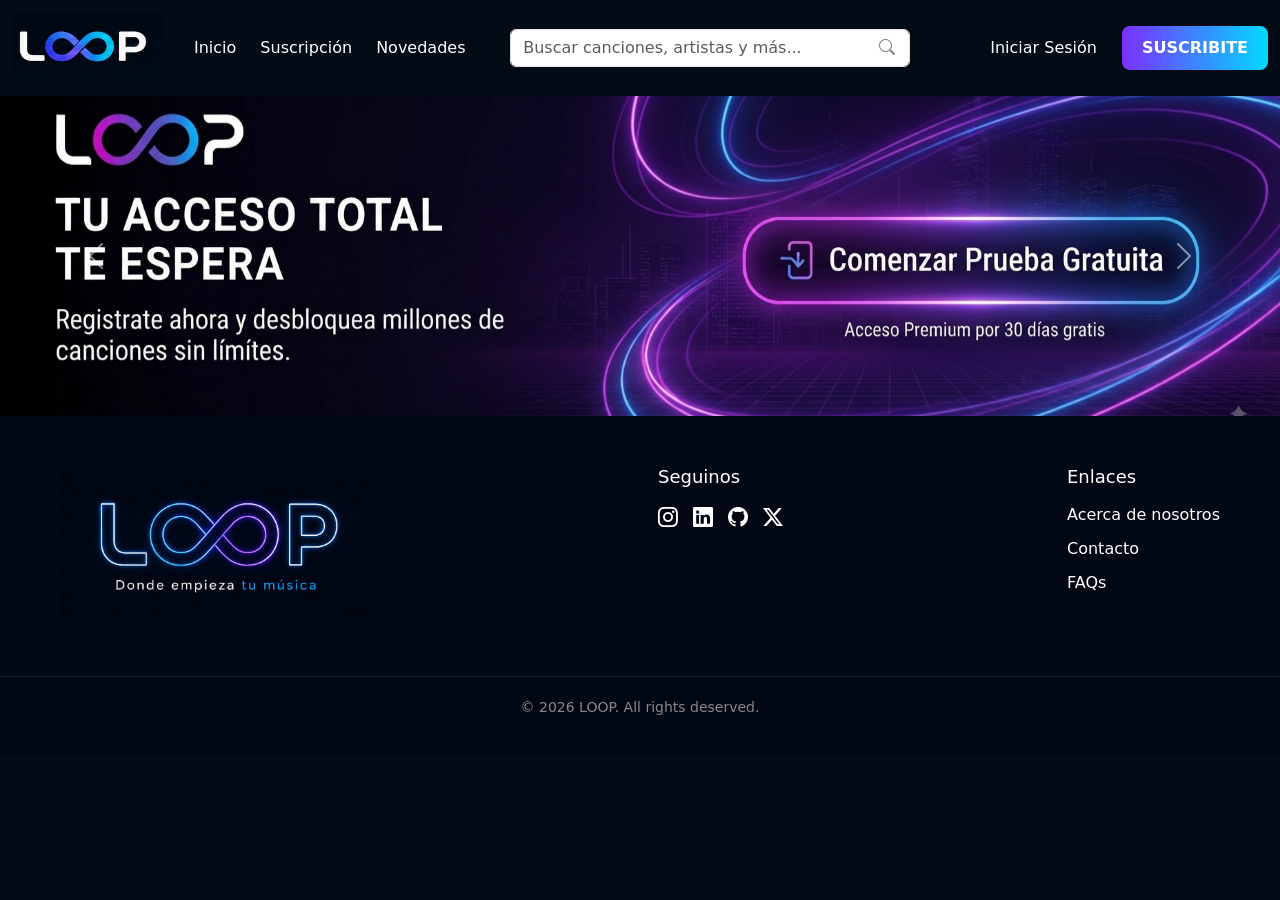
==== commit 563c7c23: "Elimina secciones de géneros y playlists del HTML" ====
--- a/index.html
+++ b/index.html
@@ -119,106 +119,6 @@
   </button>
 </div>
 
-<div class="generos">
-    <h2 class="gen-titulo">Explorá por género</h2>
-    <div class="gen-grid">
-        <a href="/pages/categorias/categoria_reggae/reggae.html" class="gen-card gen-reggae">
-            <i class="bi bi-flower1 gen-icon"></i>
-            <span>Reggae</span>
-        </a>
-        <a href="/pages/categorias/categoria_jazz/jazz.html" class="gen-card gen-jazz">
-            <i class="bi bi-music-note gen-icon"></i>
-            <span>Jazz</span>
-        </a>
-        <a href="/pages/categorias/categoria_tecno/tecno.html" class="gen-card gen-tecno">
-            <i class="bi bi-soundwave gen-icon"></i>
-            <span>Tecno</span>
-        </a>
-        <a href="/pages/categorias/categoria_samba/samba.html" class="gen-card gen-samba">
-            <i class="bi bi-boombox-fill gen-icon"></i>
-            <span>Samba</span>
-        </a>
-    </div>
-</div>
-
-<div class="playlist-loop">
-    <div class="playlist-inner">
-        <div class="playlist-header">
-            <h2 class="playlist-titulo">Playlists para vos</h2>
-            <a href="" class="ver-todas">Ver todas</a>
-        </div>
-        <div class="playlist-grid">
-            <a href="/pages/error404/404.html" class="playlist-card">
-                <img src="/assets/images/top50_playlist.jpg" alt="TOP 50 Argentina">
-                <div class="premium-overlay">
-                <i class="bi bi-lock-fill premium-icon"></i>
-                <span class="premium-text">Desbloqueá con Premium</span>
-                </div>
-            </a>
-            <a href="/pages/error404/404.html" class="playlist-card">
-                <img src="/assets/images/chill_playlist.jpg" alt="Chill - Música Relax">
-                <div class="premium-overlay">
-                <i class="bi bi-lock-fill premium-icon"></i>
-                <span class="premium-text">Desbloqueá con Premium</span>
-                </div>
-            </a>
-            <a href="/pages/error404/404.html" class="playlist-card">
-                <img src="/assets/images/focus_playlist.jpg" alt="Lo-Fi Focus">
-                <div class="premium-overlay">
-                <i class="bi bi-lock-fill premium-icon"></i>
-                <span class="premium-text">Desbloqueá con Premium</span>
-                </div>
-            </a>
-            <a href="/pages/error404/404.html" class="playlist-card">
-                <img src="/assets/images/gym_mix_playlist.jpg" alt="Mix para el gimnasio">
-                <div class="premium-overlay">
-                <i class="bi bi-lock-fill premium-icon"></i>
-                <span class="premium-text">Desbloqueá con Premium</span>
-                </div>
-            </a>
-        </div>
-    </div>
-</div>
-
-<div class="mas-playlist">
-    <div class="mas-playlist-inner">
-        <div class="playlist-header">
-            <h2 class="playlist-titulo">Más playlists</h2>
-            <a href="/pages/error404/404.html" class="ver-todas">Ver todas</a>
-        </div>
-        <div class="mas-playlist-grid">
-            <a href="/pages/categorias/categoria_jazz/" class="playlist-card-wide">
-                <img src="/assets/images/loop-jazz.png" alt="">
-                <div class="premium-overlay">
-                <i class="bi bi-lock-fill premium-icon"></i>
-                <span class="premium-text">Desbloqueá con Premium</span>
-                </div>
-            </a>
-            <a href="/pages/categorias/categoria_tecno/tecno.html" class="playlist-card-wide">
-                <img src="/assets/images/loop-tecno.png" alt="">
-                <div class="premium-overlay">
-                <i class="bi bi-lock-fill premium-icon"></i>
-                <span class="premium-text">Desbloqueá con Premium</span>
-                </div>
-            </a>
-            <a href="/pages/categorias/categoria_samba/samba.html" class="playlist-card-wide">
-                <img src="/assets/images/loop-samba.png" alt="">
-                <div class="premium-overlay">
-                <i class="bi bi-lock-fill premium-icon"></i>
-                <span class="premium-text">Desbloqueá con Premium</span>
-                </div>
-            </a>
-            <a href="/pages/categorias/categoria_reggae/reggae.html" class="playlist-card-wide">
-                <img src="/assets/images/loop-reggae.png" alt="">
-                <div class="premium-overlay">
-                <i class="bi bi-lock-fill premium-icon"></i>
-                <span class="premium-text">Desbloqueá con Premium</span>
-                </div>
-            </a>
-        </div>
-    </div>
-</div>
-
 <div class="modal fade" id="loginModal" tabindex="-1" aria-labelledby="loginModalLabel" aria-hidden="true">
   <div class="modal-dialog modal-dialog-centered">
     <div class="modal-content">
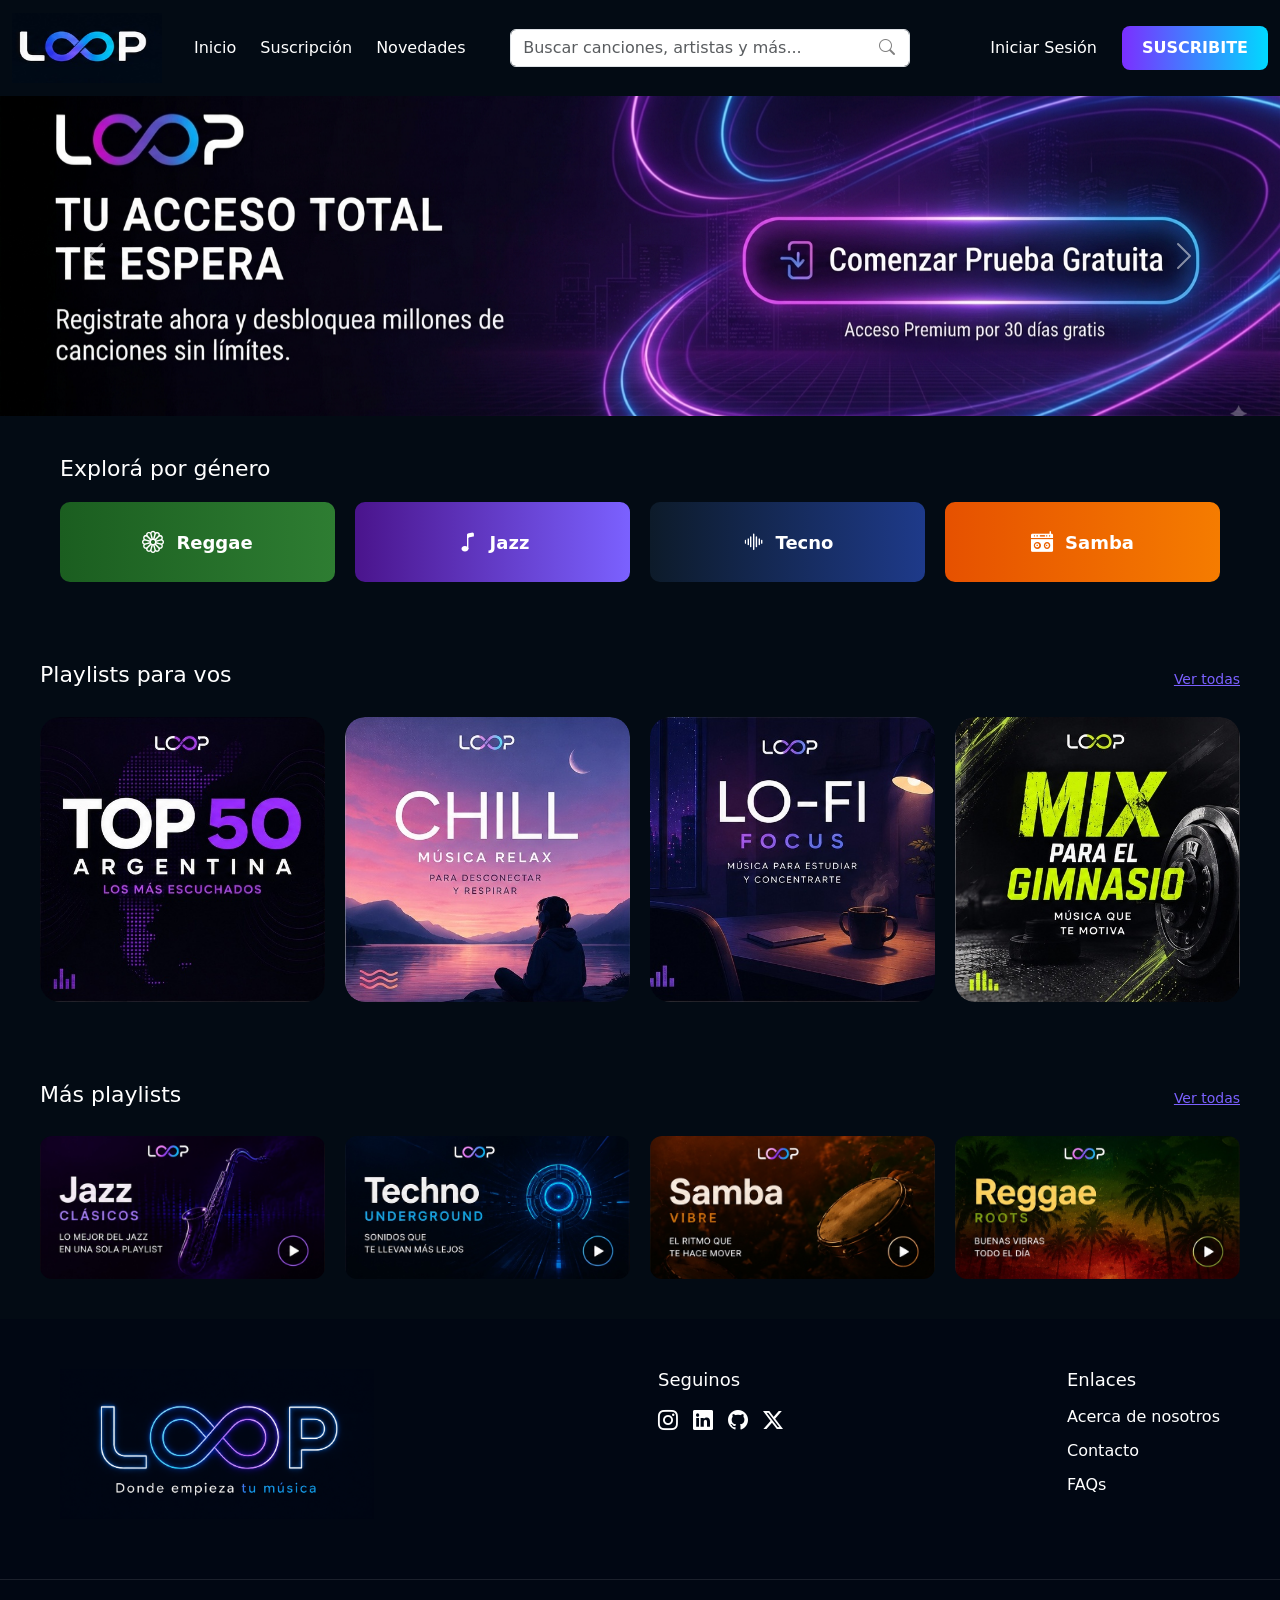
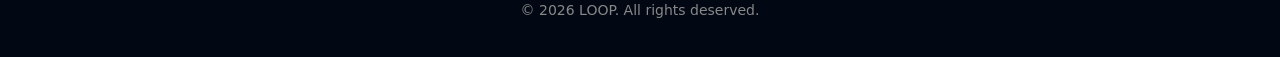
==== commit f25653e7: "Correcion de rutas y detalles generales" ====
--- a/index.html
+++ b/index.html
@@ -3,7 +3,7 @@
 <head>
     <meta charset="UTF-8">
     <meta name="viewport" content="width=device-width, initial-scale=1.0">
-    <title>Document</title>
+    <title>LOOP</title>
     <link rel="preconnect" href="https://fonts.googleapis.com">
     <link rel="preconnect" href="https://fonts.gstatic.com" crossorigin>
     <link href="https://fonts.googleapis.com/css2?family=Poppins:ital,wght@0,100;0,200;0,300;0,400;0,500;0,600;0,700;0,800;0,900;1,100;1,200;1,300;1,400;1,500;1,600;1,700;1,800;1,900&display=swap" rel="stylesheet">
@@ -16,7 +16,7 @@
 
     <nav class="navbar navbar-expand-lg">
       <div class="container-fluid">
-        <a class="navbar-brand" href="#index.html">
+        <a class="navbar-brand" href="./index.html">
           <img
             src="/assets/images/03_logo_sin_slogan.png"
             alt="LOOP"
@@ -39,7 +39,7 @@
         
             <ul class="navbar-nav me-auto mb-2 mb-lg-0 ">
               <li class="nav-item">
-                  <a class="nav-link" href="/pages/inicio/inicio.html">
+                  <a class="nav-link" href="./index.html">
                       <i class="me-2"></i>Inicio
                   </a>
               </li>
@@ -71,13 +71,13 @@
                     </a>
                      
                   
-                  <button type="button" class="btn-suscribite">SUSCRIBITE</button>
+                  <a href="./pages/suscripcion/suscripcion.html" type="button" class="btn-suscribite">SUSCRIBITE</a>
         
         </div>
       </div>
     </nav>
 
-    <div id="carouselExampleFade" class="carousel slide carousel-fade">
+    <div id="carouselFade" class="carousel slide carousel-fade">
   <div class="carousel-inner">
     <div class="carousel-item active">
         <picture>
@@ -109,14 +109,114 @@
     </div>
     
   </div>
-  <button class="carousel-control-prev" type="button" data-bs-target="#carouselExampleFade" data-bs-slide="prev">
+  <button class="carousel-control-prev" type="button" data-bs-target="#carouselFade" data-bs-slide="prev">
     <span class="carousel-control-prev-icon" aria-hidden="true"></span>
     <span class="visually-hidden">Previous</span>
   </button>
-  <button class="carousel-control-next" type="button" data-bs-target="#carouselExampleFade" data-bs-slide="next">
+  <button class="carousel-control-next" type="button" data-bs-target="#carouselFade" data-bs-slide="next">
     <span class="carousel-control-next-icon" aria-hidden="true"></span>
     <span class="visually-hidden">Next</span>
   </button>
+</div>
+
+<div class="generos">
+    <h2 class="gen-titulo">Explorá por género</h2>
+    <div class="gen-grid">
+        <a href="/pages/categorias/categoria_reggae/reggae.html" class="gen-card gen-reggae">
+            <i class="bi bi-flower1 gen-icon"></i>
+            <span>Reggae</span>
+        </a>
+        <a href="/pages/categorias/categoria_jazz/jazz.html" class="gen-card gen-jazz">
+            <i class="bi bi-music-note gen-icon"></i>
+            <span>Jazz</span>
+        </a>
+        <a href="/pages/categorias/categoria_tecno/tecno.html" class="gen-card gen-tecno">
+            <i class="bi bi-soundwave gen-icon"></i>
+            <span>Tecno</span>
+        </a>
+        <a href="/pages/categorias/categoria_samba/samba.html" class="gen-card gen-samba">
+            <i class="bi bi-boombox-fill gen-icon"></i>
+            <span>Samba</span>
+        </a>
+    </div>
+</div>
+
+<div class="playlist-loop">
+    <div class="playlist-inner">
+        <div class="playlist-header">
+            <h2 class="playlist-titulo">Playlists para vos</h2>
+            <a href="" class="ver-todas">Ver todas</a>
+        </div>
+        <div class="playlist-grid">
+            <a href="/pages/error404/404.html" class="playlist-card">
+                <img src="/assets/images/top50_playlist.jpg" alt="TOP 50 Argentina">
+                <div class="premium-overlay">
+                <i class="bi bi-lock-fill premium-icon"></i>
+                <span class="premium-text">Desbloqueá con Premium</span>
+                </div>
+            </a>
+            <a href="/pages/error404/404.html" class="playlist-card">
+                <img src="/assets/images/chill_playlist.jpg" alt="Chill - Música Relax">
+                <div class="premium-overlay">
+                <i class="bi bi-lock-fill premium-icon"></i>
+                <span class="premium-text">Desbloqueá con Premium</span>
+                </div>
+            </a>
+            <a href="/pages/error404/404.html" class="playlist-card">
+                <img src="/assets/images/focus_playlist.jpg" alt="Lo-Fi Focus">
+                <div class="premium-overlay">
+                <i class="bi bi-lock-fill premium-icon"></i>
+                <span class="premium-text">Desbloqueá con Premium</span>
+                </div>
+            </a>
+            <a href="/pages/error404/404.html" class="playlist-card">
+                <img src="/assets/images/gym_mix_playlist.jpg" alt="Mix para el gimnasio">
+                <div class="premium-overlay">
+                <i class="bi bi-lock-fill premium-icon"></i>
+                <span class="premium-text">Desbloqueá con Premium</span>
+                </div>
+            </a>
+        </div>
+    </div>
+</div>
+
+<div class="mas-playlist">
+    <div class="mas-playlist-inner">
+        <div class="playlist-header">
+            <h2 class="playlist-titulo">Más playlists</h2>
+            <a href="/pages/error404/404.html" class="ver-todas">Ver todas</a>
+        </div>
+        <div class="mas-playlist-grid">
+            <a href="/pages/categorias/categoria_jazz/" class="playlist-card-wide">
+                <img src="/assets/images/loop-jazz.png" alt="">
+                <div class="premium-overlay">
+                <i class="bi bi-lock-fill premium-icon"></i>
+                <span class="premium-text">Desbloqueá con Premium</span>
+                </div>
+            </a>
+            <a href="/pages/categorias/categoria_tecno/tecno.html" class="playlist-card-wide">
+                <img src="/assets/images/loop-tecno.png" alt="">
+                <div class="premium-overlay">
+                <i class="bi bi-lock-fill premium-icon"></i>
+                <span class="premium-text">Desbloqueá con Premium</span>
+                </div>
+            </a>
+            <a href="/pages/categorias/categoria_samba/samba.html" class="playlist-card-wide">
+                <img src="/assets/images/loop-samba.png" alt="">
+                <div class="premium-overlay">
+                <i class="bi bi-lock-fill premium-icon"></i>
+                <span class="premium-text">Desbloqueá con Premium</span>
+                </div>
+            </a>
+            <a href="/pages/categorias/categoria_reggae/reggae.html" class="playlist-card-wide">
+                <img src="/assets/images/loop-reggae.png" alt="">
+                <div class="premium-overlay">
+                <i class="bi bi-lock-fill premium-icon"></i>
+                <span class="premium-text">Desbloqueá con Premium</span>
+                </div>
+            </a>
+        </div>
+    </div>
 </div>
 
 <div class="modal fade" id="loginModal" tabindex="-1" aria-labelledby="loginModalLabel" aria-hidden="true">
@@ -176,9 +276,9 @@
 
       <div class="modal-footer">
         <button type="button" class="btn btn-secondary" data-bs-dismiss="modal">Cancelar</button>
-        <button onclick="window.location.href='inicio.html'" type="submit" form="loginForm"  class="btn-suscribite">
+        <a href="./pages/inicio/inicio.html" type="submit" form="loginForm"  class="btn-suscribite">
           Iniciar sesión
-        </button>
+        </a>
       </div>
     </div>
   </div>
@@ -216,9 +316,9 @@
         <div class="footerColumn">
             <h4>Enlaces</h4>
             <div class="d-flex flex-column justify-content-center">
-                <a href="#pages/nosotros.html">Acerca de nosotros</a>
-                <a href="#pages/contacto.html">Contacto</a>
-                <a href="#pages/404.html">FAQs</a>
+                <a href="pages/nosotros/nosotros.html">Acerca de nosotros</a>
+                <a href="pages/contacto/contacto.html">Contacto</a>
+                <a href="pages/error404/404.html">FAQs</a>
             </div>
         </div>
 
--- a/css/index.css
+++ b/css/index.css
@@ -114,6 +114,7 @@
     border-radius: 8px;
     padding: 10px 20px;
     font-weight: 600;
+    text-decoration: none;
 }
 
 
@@ -165,6 +166,7 @@
     border-radius: 10px;
     overflow: hidden;
     color: var(--color-blanco);
+    text-decoration: none;
     font-weight: 600;
     font-size: 18px;
     padding: 0 20px;
@@ -249,7 +251,7 @@
     overflow: hidden;
     aspect-ratio: 5 / 5;
     transition: transform 0.2s ease;
-    /* height: auto; */
+    
     
 }
 
@@ -295,8 +297,6 @@
   justify-content: center;
   gap: 10px;
   background-color: rgba(13, 27, 42, 0.85);
-  /* background: linear-gradient(to top, rgba(13,27,42,0.60) 40%, rgba(13,27,42,0.1)); */
-  /* transform: translateY(100%); */
   opacity: 0;
   transition: opacity 0.3s ease;
   text-align: center;
@@ -381,8 +381,7 @@
     .footerContent{
         display: flex;
         justify-content: space-between;
-        flex-wrap: wrap;
-        /* grid-template-columns: repeat(3, 1fr); */ 
+        flex-wrap: wrap; 
         gap: 30px;
         max-width: 1200px;
         margin: 0 auto;
@@ -391,10 +390,6 @@
 
 
     .footerColumn img{
-    /*  font-family: 'Poppins', sans-serif;
-        color: #22D3EE;
-        margin-bottom: 15px;
-        font-size: 20px; */
         height: 150px;
         width: auto;
 }
@@ -443,7 +438,6 @@
     .footerContent{
         grid-template-columns: 1fr;
         text-align: center;
-        /* justify-items: unset; */
         display: flex;
         flex-direction: column;
         align-items: center;
@@ -459,7 +453,6 @@
     .socialIcons{
         justify-content: center;
         width: 100%;
-        /* align-items: center; */
     }
 
     .footerColumn img{
